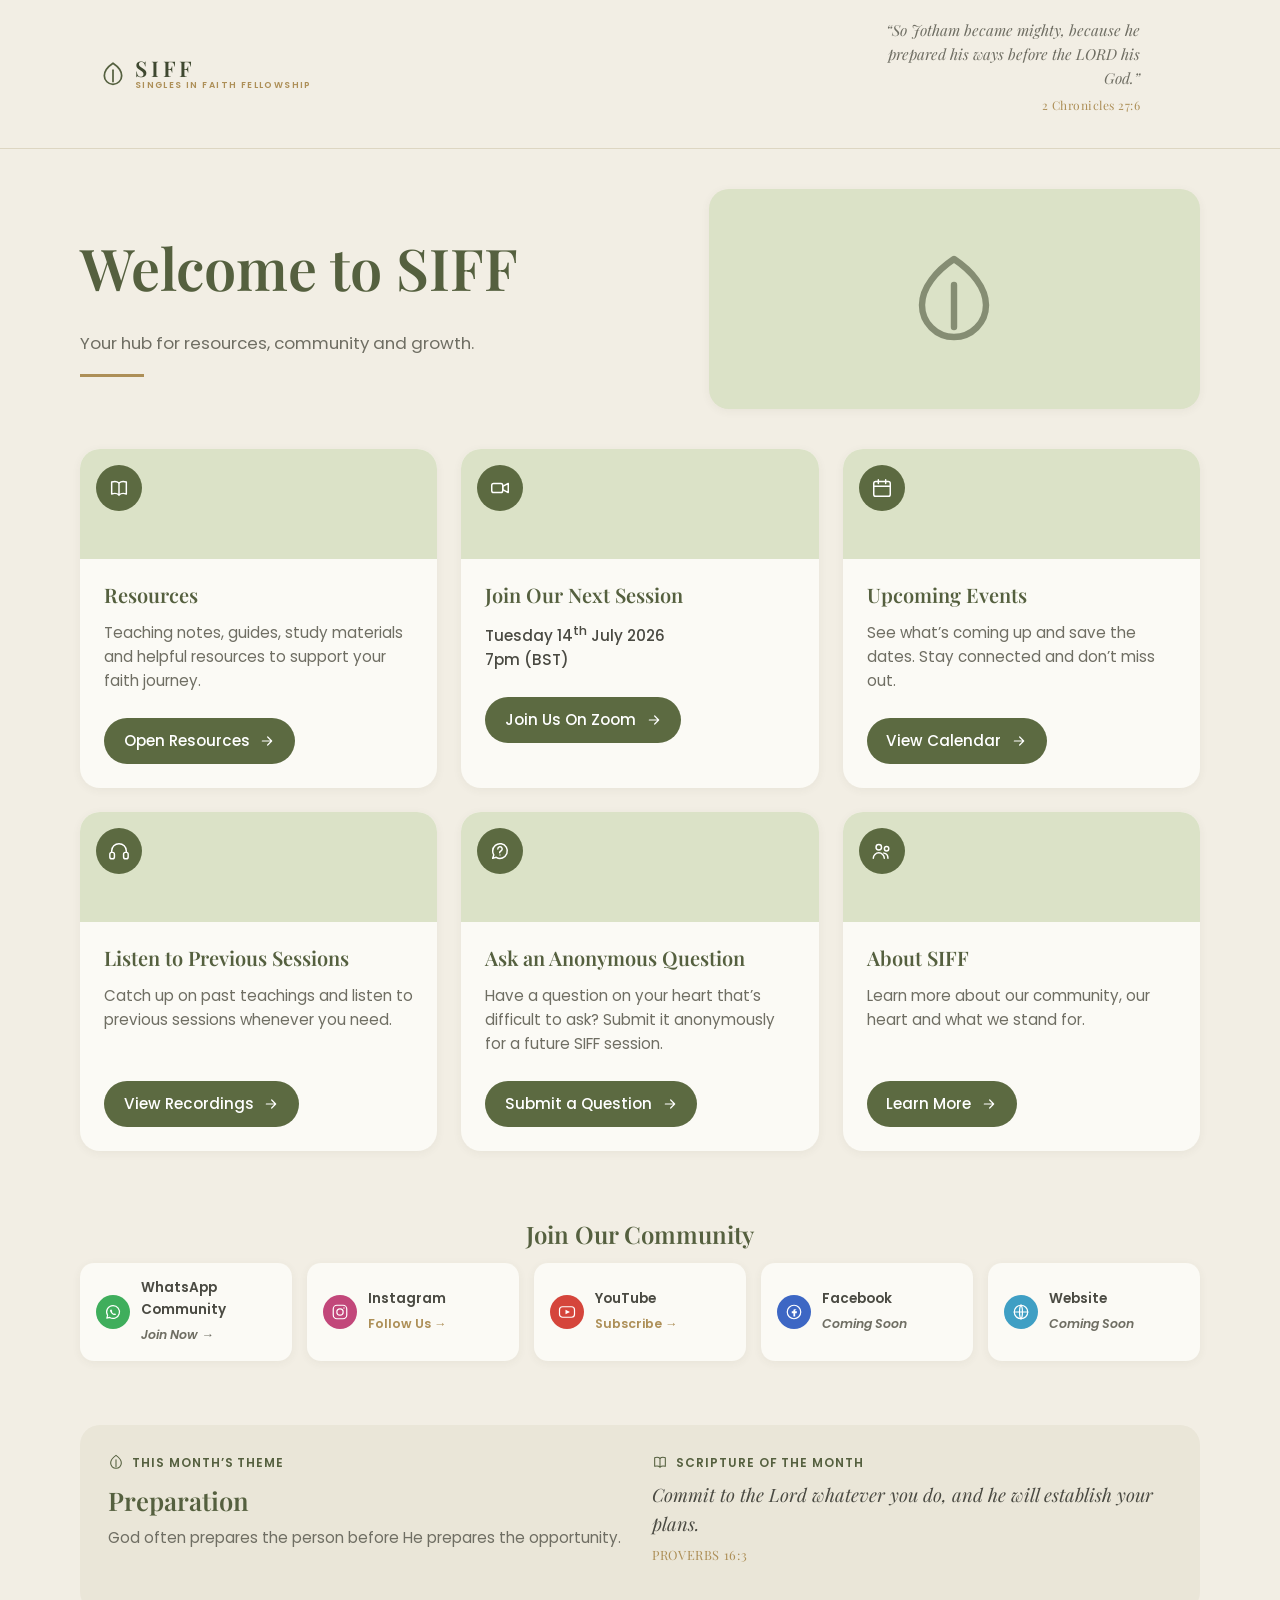
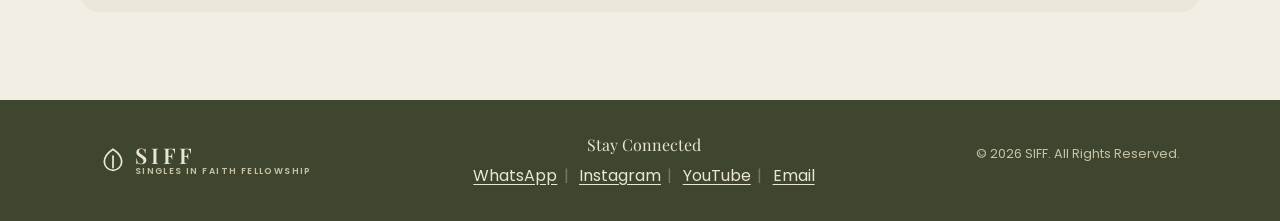
==== public/index.html @ 33b707ef "Move site files into public/ so .git can never be served publicly .assetsignore alone didn't stop Cl" ====
<!DOCTYPE html>
<html lang="en">
<head>
<meta charset="UTF-8">
<meta name="viewport" content="width=device-width, initial-scale=1.0">
<title>SIFF | Singles in Faith Fellowship — Digital Hub</title>
<meta name="description" content="Welcome to SIFF — your hub for resources, community and growth. Biblical teaching, authentic community and intentional formation for singles.">
<link rel="icon" href="assets/img/favicon.svg" type="image/svg+xml">
<link rel="preconnect" href="https://fonts.googleapis.com">
<link rel="preconnect" href="https://fonts.gstatic.com" crossorigin>
<link href="https://fonts.googleapis.com/css2?family=Playfair+Display:wght@600;700&family=Poppins:wght@400;500;600&display=swap" rel="stylesheet">
<link rel="stylesheet" href="css/styles.css">
</head>
<body>
<a class="skip-link" href="#main">Skip to main content</a>

<svg class="visually-hidden" aria-hidden="true" focusable="false">
  <defs>
    <symbol id="icon-leaf" viewBox="0 0 24 24" fill="none" stroke="currentColor" stroke-width="1.6" stroke-linecap="round" stroke-linejoin="round">
      <path d="M12 2c-4.5 3-8 7.2-8 11.5A8 8 0 0 0 12 21.5a8 8 0 0 0 8-8C20 9.2 16.5 5 12 2z"/>
      <path d="M12 8.5V19"/>
    </symbol>
    <symbol id="icon-book" viewBox="0 0 24 24" fill="none" stroke="currentColor" stroke-width="1.6" stroke-linecap="round" stroke-linejoin="round">
      <path d="M12 6.5c-2-1.7-5-2-8-1v13c3-1 6-.7 8 1 2-1.7 5-2 8-1v-13c-3-1-6-.7-8 1z"/>
      <path d="M12 6.5V19.5"/>
    </symbol>
    <symbol id="icon-video" viewBox="0 0 24 24" fill="none" stroke="currentColor" stroke-width="1.6" stroke-linecap="round" stroke-linejoin="round">
      <rect x="3" y="7" width="12" height="10" rx="2"/>
      <path d="M15 10.2l6-3.2v10l-6-3.2z"/>
    </symbol>
    <symbol id="icon-calendar" viewBox="0 0 24 24" fill="none" stroke="currentColor" stroke-width="1.6" stroke-linecap="round" stroke-linejoin="round">
      <rect x="3" y="5" width="18" height="16" rx="2"/>
      <path d="M3 10h18M8 3v4M16 3v4"/>
    </symbol>
    <symbol id="icon-headphones" viewBox="0 0 24 24" fill="none" stroke="currentColor" stroke-width="1.6" stroke-linecap="round" stroke-linejoin="round">
      <path d="M4 13.5v-1.5a8 8 0 0 1 16 0v1.5"/>
      <rect x="2" y="13.5" width="5" height="7" rx="2"/>
      <rect x="17" y="13.5" width="5" height="7" rx="2"/>
    </symbol>
    <symbol id="icon-question" viewBox="0 0 24 24" fill="none" stroke="currentColor" stroke-width="1.6" stroke-linecap="round" stroke-linejoin="round">
      <path d="M4 12a8 8 0 1 1 3.9 6.9L4 20l1.2-3.7A7.9 7.9 0 0 1 4 12z"/>
      <path d="M9.6 9.8a2.4 2.4 0 1 1 3.4 2.2c-.8.4-1.4 1-1.4 2"/>
      <circle cx="12" cy="16.3" r="0.15" fill="currentColor"/>
    </symbol>
    <symbol id="icon-users" viewBox="0 0 24 24" fill="none" stroke="currentColor" stroke-width="1.6" stroke-linecap="round" stroke-linejoin="round">
      <circle cx="8.5" cy="8" r="3"/>
      <circle cx="17" cy="9.5" r="2.4"/>
      <path d="M2.5 20c0-3.3 2.7-6 6-6s6 2.7 6 6"/>
      <path d="M14 14.3c2.5.3 4.5 2.6 4.5 5.7"/>
    </symbol>
    <symbol id="icon-heart" viewBox="0 0 24 24" fill="none" stroke="currentColor" stroke-width="1.6" stroke-linecap="round" stroke-linejoin="round">
      <path d="M12 20.5s-7.8-4.5-7.8-10.4A4.4 4.4 0 0 1 12 7.3a4.4 4.4 0 0 1 7.8 2.8c0 5.9-7.8 10.4-7.8 10.4z"/>
    </symbol>
    <symbol id="icon-scroll" viewBox="0 0 24 24" fill="none" stroke="currentColor" stroke-width="1.6" stroke-linecap="round" stroke-linejoin="round">
      <path d="M6 4h11a2 2 0 0 1 2 2v11a2 2 0 0 1-2 2H8"/>
      <path d="M6 4a2 2 0 0 0-2 2v11a2 2 0 0 0 2 2"/>
      <path d="M9 8.5h7M9 12.5h7"/>
    </symbol>
    <symbol id="icon-sprout" viewBox="0 0 24 24" fill="none" stroke="currentColor" stroke-width="1.6" stroke-linecap="round" stroke-linejoin="round">
      <path d="M12 21v-8.5"/>
      <path d="M12 13c0-4-3-6-7-6 0 4 3 6 7 6z"/>
      <path d="M12 11c0-3 2.5-5 6-5 0 3-2.5 5-6 5z"/>
    </symbol>
    <symbol id="icon-notebook" viewBox="0 0 24 24" fill="none" stroke="currentColor" stroke-width="1.6" stroke-linecap="round" stroke-linejoin="round">
      <rect x="4" y="3" width="14" height="18" rx="2"/>
      <path d="M8 3v18"/>
      <path d="M15 9.5l3.5-3.5 2 2-3.5 3.5h-2z"/>
    </symbol>
    <symbol id="icon-ring" viewBox="0 0 24 24" fill="none" stroke="currentColor" stroke-width="1.6" stroke-linecap="round" stroke-linejoin="round">
      <circle cx="12" cy="15" r="6"/>
      <path d="M12 9L10 4h4l-2 5z"/>
    </symbol>
    <symbol id="icon-clock" viewBox="0 0 24 24" fill="none" stroke="currentColor" stroke-width="1.6" stroke-linecap="round" stroke-linejoin="round">
      <circle cx="12" cy="12" r="9"/>
      <path d="M12 7.5V12l3 2.5"/>
    </symbol>
    <symbol id="icon-arrow" viewBox="0 0 24 24" fill="none" stroke="currentColor" stroke-width="1.8" stroke-linecap="round" stroke-linejoin="round">
      <path d="M5 12h14M13 6l6 6-6 6"/>
    </symbol>
    <symbol id="icon-whatsapp" viewBox="0 0 24 24" fill="none" stroke="currentColor" stroke-width="1.6" stroke-linecap="round" stroke-linejoin="round">
      <path d="M12 3.5a8.5 8.5 0 0 0-7.2 13l-1 3.7 3.8-1a8.5 8.5 0 1 0 4.4-15.7z"/>
      <path d="M8.7 9.2c.2-.7 1.2-.7 1.5.1.2.5.4.9.7 1.2.3.3 0 .7-.2 1-.3.3-.3.5 0 .9.6.8 1.4 1.5 2.2 1.8.3.2.6.3.8 0 .3-.3.7-.4 1-.2.4.2.8.4 1.1.6.3.3.2.7-.1 1-1 .9-2.7.5-4.1-.4-1.4-.9-2.7-2.4-3.3-3.9-.3-.7-.4-1.4-.1-2.1z" fill="currentColor" stroke="none"/>
    </symbol>
    <symbol id="icon-instagram" viewBox="0 0 24 24" fill="none" stroke="currentColor" stroke-width="1.6" stroke-linecap="round" stroke-linejoin="round">
      <rect x="3" y="3" width="18" height="18" rx="5"/>
      <circle cx="12" cy="12" r="4.2"/>
      <circle cx="17.3" cy="6.7" r="0.9" fill="currentColor" stroke="none"/>
    </symbol>
    <symbol id="icon-youtube" viewBox="0 0 24 24" fill="none" stroke="currentColor" stroke-width="1.6" stroke-linecap="round" stroke-linejoin="round">
      <rect x="2" y="5" width="20" height="14" rx="4"/>
      <path d="M10 9l6 3-6 3z" fill="currentColor" stroke="none"/>
    </symbol>
    <symbol id="icon-facebook" viewBox="0 0 24 24" fill="none" stroke="currentColor" stroke-width="1.6" stroke-linecap="round" stroke-linejoin="round">
      <circle cx="12" cy="12" r="9"/>
      <path d="M13.8 8.3h-1.2c-.9 0-1.4.5-1.4 1.4v1.4H9v2.4h2.2V18h2.4v-4.5h2l.3-2.4h-2.3v-1.1c0-.4.2-.7.7-.7h1.4z" fill="currentColor" stroke="none"/>
    </symbol>
    <symbol id="icon-globe" viewBox="0 0 24 24" fill="none" stroke="currentColor" stroke-width="1.6" stroke-linecap="round" stroke-linejoin="round">
      <circle cx="12" cy="12" r="9"/>
      <path d="M3 12h18"/>
      <path d="M12 3c2.6 2.5 2.6 15.5 0 18"/>
      <path d="M12 3c-2.6 2.5-2.6 15.5 0 18"/>
    </symbol>
    <symbol id="icon-email" viewBox="0 0 24 24" fill="none" stroke="currentColor" stroke-width="1.6" stroke-linecap="round" stroke-linejoin="round">
      <rect x="3" y="5" width="18" height="14" rx="2"/>
      <path d="M3 6.5l9 6.5 9-6.5"/>
    </symbol>
  </defs>
</svg>

<header class="site-header">
  <div class="container site-header__inner">
    <a class="logo" href="index.html">
      <svg class="logo__icon" aria-hidden="true"><use href="#icon-leaf"></use></svg>
      <span class="logo__text">
        <span class="logo__word">SIFF</span>
        <span class="logo__tagline">Singles in Faith Fellowship</span>
      </span>
    </a>
    <blockquote class="page-hero__quote mt-0">
      &ldquo;So Jotham became mighty, because he prepared his ways before the LORD his God.&rdquo;
      <cite>2 Chronicles 27:6</cite>
    </blockquote>
  </div>
</header>

<main id="main">
  <section class="page-hero container">
    <div class="page-hero__grid">
      <div>
        <h1 class="page-title">Welcome to SIFF</h1>
        <p class="page-subtitle">Your hub for resources, community and growth.</p>
        <hr class="page-hero__rule">
      </div>
      <div class="page-hero__image icon-circle--soft" style="height:220px;display:flex;align-items:center;justify-content:center;" aria-hidden="true">
        <svg style="width:96px;height:96px;color:var(--color-heading-strong);opacity:0.55;"><use href="#icon-leaf"></use></svg>
      </div>
    </div>
  </section>

  <section class="container page-section" aria-label="Quick links">
    <div class="card-grid card-grid--3">

      <article class="card">
        <div class="card__media">
          <span class="icon-circle"><svg class="icon"><use href="#icon-book"></use></svg></span>
        </div>
        <div class="card__body">
          <h2 class="card__title">Resources</h2>
          <p class="card__text">Teaching notes, guides, study materials and helpful resources to support your faith journey.</p>
          <a class="btn" href="resources.html">Open Resources <svg aria-hidden="true"><use href="#icon-arrow"></use></svg></a>
        </div>
      </article>

      <article class="card">
        <div class="card__media">
          <span class="icon-circle"><svg class="icon"><use href="#icon-video"></use></svg></span>
        </div>
        <div class="card__body">
          <h2 class="card__title">Join Our Next Session</h2>
          <p class="card__meta">Tuesday 14<sup>th</sup> July 2026<br>7pm (BST)</p>
          <a class="btn" href="https://us02web.zoom.us/j/9525125530" data-link-key="zoom.url" target="_blank" rel="noopener">Join Us On Zoom <svg aria-hidden="true"><use href="#icon-arrow"></use></svg></a>
        </div>
      </article>

      <article class="card">
        <div class="card__media">
          <span class="icon-circle"><svg class="icon"><use href="#icon-calendar"></use></svg></span>
        </div>
        <div class="card__body">
          <h2 class="card__title">Upcoming Events</h2>
          <p class="card__text">See what&rsquo;s coming up and save the dates. Stay connected and don&rsquo;t miss out.</p>
          <a class="btn" href="https://calendar.google.com/calendar/embed?src=e8b8d9b47a7894091c52adb2f99761e34a2e1fa2e909e6a491b16f5364662237%40group.calendar.google.com&ctz=Europe%2FLondon" data-link-key="googleCalendar.url" target="_blank" rel="noopener">View Calendar <svg aria-hidden="true"><use href="#icon-arrow"></use></svg></a>
        </div>
      </article>

      <article class="card">
        <div class="card__media">
          <span class="icon-circle"><svg class="icon"><use href="#icon-headphones"></use></svg></span>
        </div>
        <div class="card__body">
          <h2 class="card__title">Listen to Previous Sessions</h2>
          <p class="card__text">Catch up on past teachings and listen to previous sessions whenever you need.</p>
          <a class="btn" href="teaching-library.html">View Recordings <svg aria-hidden="true"><use href="#icon-arrow"></use></svg></a>
        </div>
      </article>

      <article class="card">
        <div class="card__media">
          <span class="icon-circle"><svg class="icon"><use href="#icon-question"></use></svg></span>
        </div>
        <div class="card__body">
          <h2 class="card__title">Ask an Anonymous Question</h2>
          <p class="card__text">Have a question on your heart that&rsquo;s difficult to ask? Submit it anonymously for a future SIFF session.</p>
          <a class="btn" href="https://docs.google.com/forms/d/e/1FAIpQLScZGtVQFm3adnqiXSfC7oRMg7H0uXnAYRxy6zOSgpuTXxecrQ/viewform?usp=publish-editor" data-link-key="googleForm.url" target="_blank" rel="noopener">Submit a Question <svg aria-hidden="true"><use href="#icon-arrow"></use></svg></a>
        </div>
      </article>

      <article class="card">
        <div class="card__media">
          <span class="icon-circle"><svg class="icon"><use href="#icon-users"></use></svg></span>
        </div>
        <div class="card__body">
          <h2 class="card__title">About SIFF</h2>
          <p class="card__text">Learn more about our community, our heart and what we stand for.</p>
          <a class="btn" href="about.html">Learn More <svg aria-hidden="true"><use href="#icon-arrow"></use></svg></a>
        </div>
      </article>

    </div>
  </section>

  <section class="container page-section" aria-labelledby="community-heading">
    <h2 id="community-heading" class="text-center">Join Our Community</h2>
    <div class="community-grid">

      <a class="community-item is-placeholder" href="#" data-link-key="social.whatsapp.url">
        <span class="community-item__icon" style="background:#3fae5c;"><svg><use href="#icon-whatsapp"></use></svg></span>
        <span>
          <span class="community-item__label" style="display:block;">WhatsApp Community</span>
          <span class="community-item__action is-placeholder">Join Now &rarr;</span>
        </span>
      </a>

      <a class="community-item" href="https://www.instagram.com/singlesinfaith?igsh=NndnbWF2YTF0YTZz" data-link-key="social.instagram.url" target="_blank" rel="noopener">
        <span class="community-item__icon" style="background:#c2477a;"><svg><use href="#icon-instagram"></use></svg></span>
        <span>
          <span class="community-item__label" style="display:block;">Instagram</span>
          <span class="community-item__action">Follow Us &rarr;</span>
        </span>
      </a>

      <a class="community-item" href="https://youtube.com/@realityofgraceministriesintl?si=YHp-6kyq6YE164eF" data-link-key="social.youtube.url" target="_blank" rel="noopener">
        <span class="community-item__icon" style="background:#d5453b;"><svg><use href="#icon-youtube"></use></svg></span>
        <span>
          <span class="community-item__label" style="display:block;">YouTube</span>
          <span class="community-item__action">Subscribe &rarr;</span>
        </span>
      </a>

      <a class="community-item is-placeholder" href="#" data-link-key="social.facebook.url">
        <span class="community-item__icon" style="background:#3d67c4;"><svg><use href="#icon-facebook"></use></svg></span>
        <span>
          <span class="community-item__label" style="display:block;">Facebook</span>
          <span class="community-item__action is-placeholder">Coming Soon</span>
        </span>
      </a>

      <a class="community-item is-placeholder" href="#" data-link-key="social.website.url">
        <span class="community-item__icon" style="background:#3f9fc4;"><svg><use href="#icon-globe"></use></svg></span>
        <span>
          <span class="community-item__label" style="display:block;">Website</span>
          <span class="community-item__action is-placeholder">Coming Soon</span>
        </span>
      </a>

    </div>
  </section>

  <section class="container page-section">
    <div class="highlight-grid">
      <div>
        <p class="highlight-eyebrow"><svg><use href="#icon-leaf"></use></svg> This Month&rsquo;s Theme</p>
        <h2 class="highlight-title">Preparation</h2>
        <p class="card__text mt-0">God often prepares the person before He prepares the opportunity.</p>
      </div>
      <div>
        <p class="highlight-eyebrow"><svg><use href="#icon-book"></use></svg> Scripture of the Month</p>
        <p class="highlight-quote">Commit to the Lord whatever you do, and he will establish your plans.<cite>PROVERBS 16:3</cite></p>
      </div>
    </div>
  </section>
</main>

<footer class="site-footer">
  <div class="container site-footer__inner">
    <a class="logo" href="index.html">
      <svg class="logo__icon" aria-hidden="true"><use href="#icon-leaf"></use></svg>
      <span class="logo__text">
        <span class="logo__word">SIFF</span>
        <span class="logo__tagline">Singles in Faith Fellowship</span>
      </span>
    </a>
    <div class="site-footer__middle">
      <p class="site-footer__heading">Stay Connected</p>
      <nav class="site-footer__social" aria-label="Social media">
        <a href="#" data-link-key="social.whatsapp.url">WhatsApp</a><span>|</span>
        <a href="https://www.instagram.com/singlesinfaith?igsh=NndnbWF2YTF0YTZz" data-link-key="social.instagram.url" target="_blank" rel="noopener">Instagram</a><span>|</span>
        <a href="https://youtube.com/@realityofgraceministriesintl?si=YHp-6kyq6YE164eF" data-link-key="social.youtube.url" target="_blank" rel="noopener">YouTube</a><span>|</span>
        <a href="mailto:thergmichurch@gmail.com" data-link-key="social.email.url">Email</a>
      </nav>
    </div>
    <p class="site-footer__copy">&copy; <span id="copyYear">2026</span> SIFF. All Rights Reserved.</p>
  </div>
</footer>

<script src="js/main.js"></script>
</body>
</html>
---- public/css/styles.css ----
/* ==========================================================================
   SIFF Digital Hub — Shared Stylesheet
   Design tokens are CSS custom properties below — change colours/fonts here
   and they update across every page.
   ========================================================================== */

:root {
  /* Colours (matched from the SIFF Canva Digital Hub + approved PDFs) */
  --color-bg: #f2eee4;
  --color-card-bg: #fbfaf5;
  --color-card-bg-alt: #eae6d8;
  --color-heading: #55603f;
  --color-heading-strong: #3f4830;
  --color-body-text: #6f6e63;
  --color-body-text-dark: #4a4a42;
  --color-accent-gold: #ad8f57;
  --color-button-bg: #5c6a41;
  --color-button-bg-hover: #48542f;
  --color-icon-circle: #dbe2c7;
  --color-border: #ddd6c2;
  --color-footer-bg: #3e4630;
  --color-footer-text: #e9e6d9;
  --color-placeholder-bg: #e4e0d0;
  --color-placeholder-text: #6f6e63;
  --color-focus: #2f6f4f;

  /* Typography */
  --font-heading: "Playfair Display", Georgia, "Times New Roman", serif;
  --font-body: "Poppins", -apple-system, BlinkMacSystemFont, "Segoe UI", sans-serif;

  /* Layout */
  --container-width: 1120px;
  --radius-md: 14px;
  --radius-lg: 20px;
  --radius-pill: 999px;
  --shadow-card: 0 2px 10px rgba(63, 72, 48, 0.06);
}

/* ---------- Reset ---------- */
*, *::before, *::after { box-sizing: border-box; }
html { scroll-behavior: smooth; }
body {
  margin: 0;
  background: var(--color-bg);
  color: var(--color-body-text-dark);
  font-family: var(--font-body);
  line-height: 1.6;
  -webkit-font-smoothing: antialiased;
  overflow-x: hidden;
}
img { max-width: 100%; display: block; }
a { color: inherit; text-decoration: none; }
h1, h2, h3, h4 { font-family: var(--font-heading); color: var(--color-heading); margin: 0 0 0.4em; font-weight: 600; }
p { margin: 0 0 1em; }
ul { margin: 0; padding: 0; }
button { font-family: inherit; }

.visually-hidden {
  position: absolute;
  width: 1px; height: 1px;
  padding: 0; margin: -1px;
  overflow: hidden;
  clip: rect(0,0,0,0);
  white-space: nowrap; border: 0;
}

/* Skip link for keyboard/screen-reader users */
.skip-link {
  position: absolute;
  left: 1rem; top: -3rem;
  background: var(--color-button-bg);
  color: #fff;
  padding: 0.6em 1em;
  border-radius: var(--radius-md);
  z-index: 1000;
  transition: top 0.2s ease;
}
.skip-link:focus { top: 1rem; }

a:focus-visible, button:focus-visible {
  outline: 3px solid var(--color-focus);
  outline-offset: 2px;
}

.container {
  width: 100%;
  max-width: var(--container-width);
  margin: 0 auto;
  padding: 0 1.25rem;
}

/* ---------- Site Header ---------- */
.site-header {
  border-bottom: 1px solid var(--color-border);
  background: var(--color-bg);
}
.site-header__inner {
  display: flex;
  align-items: center;
  justify-content: space-between;
  flex-wrap: wrap;
  gap: 0.5rem;
  padding: 1.1rem 1.25rem;
}
.logo {
  display: inline-flex;
  align-items: center;
  gap: 0.55rem;
}
.logo__icon { width: 26px; height: 26px; color: var(--color-heading); flex-shrink: 0; }
.logo__text { display: flex; flex-direction: column; line-height: 1.1; }
.logo__word {
  font-family: var(--font-heading);
  font-size: 1.35rem;
  letter-spacing: 0.18em;
  color: var(--color-heading-strong);
  font-weight: 600;
}
.logo__tagline {
  font-size: 0.55rem;
  letter-spacing: 0.16em;
  text-transform: uppercase;
  color: var(--color-accent-gold);
  font-weight: 600;
}
.site-header__page-label {
  font-family: var(--font-heading);
  color: var(--color-heading);
  font-size: 1rem;
}

/* ---------- Back to home link ---------- */
.back-home {
  display: inline-flex;
  align-items: center;
  gap: 0.4rem;
  font-size: 0.9rem;
  font-weight: 600;
  color: var(--color-heading);
  margin: 1.1rem 0 0;
}
.back-home:hover { color: var(--color-button-bg-hover); text-decoration: underline; text-underline-offset: 3px; }

/* ---------- Hero / page title ---------- */
.page-hero { padding: 2.5rem 0 1.5rem; }
.page-hero__grid {
  display: grid;
  gap: 1.75rem;
  align-items: center;
}
@media (min-width: 800px) {
  .page-hero__grid { grid-template-columns: 1.1fr 0.9fr; }
}
.page-hero__quote {
  font-family: var(--font-heading);
  font-style: italic;
  color: var(--color-body-text);
  text-align: right;
  font-size: 0.95rem;
  max-width: 32ch;
  margin-left: auto;
}
.page-hero__quote cite {
  display: block;
  font-style: normal;
  font-size: 0.75rem;
  letter-spacing: 0.04em;
  color: var(--color-accent-gold);
  margin-top: 0.35rem;
}
.page-title {
  font-size: clamp(2.4rem, 6vw, 3.6rem);
  margin-bottom: 0.3em;
}
.page-subtitle {
  color: var(--color-body-text);
  font-size: 1.05rem;
  max-width: 46ch;
}
.page-hero__rule {
  width: 64px;
  height: 3px;
  background: var(--color-accent-gold);
  border: none;
  margin: 1rem 0 0;
}
.page-hero__image {
  border-radius: var(--radius-lg);
  overflow: hidden;
  box-shadow: var(--shadow-card);
}
.page-hero__image img { width: 100%; height: 100%; object-fit: cover; }

.section-divider {
  display: flex;
  align-items: center;
  gap: 1rem;
  color: var(--color-accent-gold);
  margin: 2rem 0;
}
.section-divider::before,
.section-divider::after {
  content: "";
  flex: 1;
  height: 1px;
  background: var(--color-border);
}
.section-divider svg { width: 18px; height: 18px; }

.section-intro {
  text-align: center;
  color: var(--color-body-text);
  max-width: 56ch;
  margin: 0 auto 2rem;
}

/* ---------- Cards ---------- */
.card-grid {
  display: grid;
  gap: 1.5rem;
  grid-template-columns: 1fr;
  margin-bottom: 2rem;
}
@media (min-width: 640px) {
  .card-grid--2 { grid-template-columns: repeat(2, 1fr); }
}
@media (min-width: 900px) {
  .card-grid--3 { grid-template-columns: repeat(3, 1fr); }
}

.card {
  background: var(--color-card-bg);
  border-radius: var(--radius-lg);
  box-shadow: var(--shadow-card);
  overflow: hidden;
  display: flex;
  flex-direction: column;
}
.card__media {
  height: 110px;
  background: var(--color-icon-circle);
  position: relative;
  display: flex;
  align-items: flex-start;
  justify-content: space-between;
  padding: 1rem;
}
.card__media img {
  position: absolute;
  inset: 0;
  width: 100%;
  height: 100%;
  object-fit: cover;
}
.icon-circle {
  width: 46px;
  height: 46px;
  border-radius: 50%;
  background: var(--color-button-bg);
  color: #fff;
  display: flex;
  align-items: center;
  justify-content: center;
  flex-shrink: 0;
  z-index: 1;
}
.icon-circle svg { width: 22px; height: 22px; }
.icon-circle--soft {
  background: var(--color-icon-circle);
  color: var(--color-heading-strong);
}
.card__body {
  padding: 1.25rem 1.5rem 1.5rem;
  display: flex;
  flex-direction: column;
  gap: 0.6rem;
  flex: 1;
}
.card__title { font-size: 1.25rem; margin-bottom: 0; }
.card__text { color: var(--color-body-text); font-size: 0.95rem; flex: 1; }
.card__meta { color: var(--color-body-text-dark); font-size: 0.95rem; font-weight: 500; }

/* Card without media strip (used on Resources hub + About formation list) */
.card--plain .card__body { padding: 1.75rem; }

/* ---------- Buttons ---------- */
.btn {
  display: inline-flex;
  align-items: center;
  gap: 0.6rem;
  background: var(--color-button-bg);
  color: #fff;
  border: none;
  border-radius: var(--radius-pill);
  padding: 0.7em 1.3em;
  font-size: 0.95rem;
  font-weight: 500;
  cursor: pointer;
  width: fit-content;
  transition: background-color 0.15s ease, transform 0.1s ease;
}
.btn:hover { background: var(--color-button-bg-hover); }
.btn:active { transform: translateY(1px); }
.btn svg { width: 16px; height: 16px; }

.btn--badge {
  background: var(--color-placeholder-bg);
  color: var(--color-placeholder-text);
  cursor: default;
  font-weight: 500;
}
.btn--badge:hover { background: var(--color-placeholder-bg); }
.btn--badge svg { width: 15px; height: 15px; }

.btn.is-placeholder {
  outline: 2px dashed var(--color-accent-gold);
  outline-offset: 2px;
}

/* ---------- Icon list rows (About page formation areas) ---------- */
.icon-row-list { display: flex; flex-direction: column; }
.icon-row {
  display: flex;
  gap: 1.25rem;
  padding: 1.5rem 0;
  border-bottom: 1px solid var(--color-border);
}
.icon-row:last-child { border-bottom: none; }
.icon-row__icon { flex-shrink: 0; }
.icon-row__title { font-size: 1.25rem; margin-bottom: 0.3rem; }
.icon-row__text { color: var(--color-body-text); margin: 0; }

/* ---------- Community strip (Home page) ---------- */
.community-grid {
  display: grid;
  gap: 0.9rem;
  grid-template-columns: repeat(2, 1fr);
  margin-bottom: 2rem;
}
@media (min-width: 700px) {
  .community-grid { grid-template-columns: repeat(5, 1fr); }
}
.community-item {
  background: var(--color-card-bg);
  border-radius: var(--radius-md);
  box-shadow: var(--shadow-card);
  padding: 0.9rem 1rem;
  display: flex;
  align-items: center;
  gap: 0.7rem;
}
.community-item__icon {
  width: 34px; height: 34px;
  border-radius: 50%;
  display: flex; align-items: center; justify-content: center;
  color: #fff;
  flex-shrink: 0;
}
.community-item__icon svg { width: 18px; height: 18px; }
.community-item__label { font-weight: 600; font-size: 0.85rem; color: var(--color-body-text-dark); }
.community-item__action { font-size: 0.78rem; color: var(--color-accent-gold); font-weight: 600; }
.community-item__action.is-placeholder { color: var(--color-placeholder-text); font-style: italic; }

/* ---------- Theme / scripture strip ---------- */
.highlight-grid {
  display: grid;
  gap: 1.5rem;
  grid-template-columns: 1fr;
  background: var(--color-card-bg-alt);
  border-radius: var(--radius-lg);
  padding: 1.75rem;
  margin-bottom: 2.5rem;
}
@media (min-width: 700px) {
  .highlight-grid { grid-template-columns: 1fr 1fr; }
}
.highlight-eyebrow {
  display: flex; align-items: center; gap: 0.5rem;
  text-transform: uppercase; letter-spacing: 0.08em;
  font-size: 0.75rem; font-weight: 600; color: var(--color-heading);
  margin-bottom: 0.5rem;
}
.highlight-eyebrow svg { width: 16px; height: 16px; }
.highlight-title { font-size: 1.6rem; margin-bottom: 0.3rem; }
.highlight-quote { font-family: var(--font-heading); font-style: italic; font-size: 1.15rem; color: var(--color-body-text-dark); }
.highlight-quote cite { display: block; font-style: normal; font-size: 0.8rem; letter-spacing: 0.05em; color: var(--color-accent-gold); margin-top: 0.4rem; }

/* ---------- Table (Teaching Library) ---------- */
.table-wrap {
  background: var(--color-card-bg);
  border-radius: var(--radius-lg);
  box-shadow: var(--shadow-card);
  overflow-x: auto;
  margin-bottom: 2rem;
}
table.sessions {
  width: 100%;
  border-collapse: collapse;
  min-width: 560px;
}
table.sessions thead th {
  background: var(--color-card-bg-alt);
  text-align: left;
  font-size: 0.85rem;
  color: var(--color-body-text-dark);
  padding: 0.9rem 1.5rem;
  position: sticky; top: 0;
}
table.sessions tbody td {
  padding: 0.95rem 1.5rem;
  border-bottom: 1px solid var(--color-border);
  font-size: 0.95rem;
  vertical-align: middle;
}
table.sessions tbody tr:last-child td { border-bottom: none; }
table.sessions td.session-title { font-weight: 600; color: var(--color-body-text-dark); }
table.sessions td.session-date { color: var(--color-body-text); white-space: nowrap; }
.listen-link {
  display: inline-flex; align-items: center; gap: 0.4rem;
  color: var(--color-heading-strong);
  font-weight: 600;
  text-decoration: underline;
  text-underline-offset: 3px;
}
.listen-link svg { width: 15px; height: 15px; }

/* ---------- Footer callout box (Resources page) ---------- */
.callout {
  background: var(--color-icon-circle);
  border-radius: var(--radius-pill);
  padding: 1.1rem 2rem;
  text-align: center;
  font-weight: 500;
  color: var(--color-heading-strong);
  font-size: 0.95rem;
  margin: 0 auto 2.5rem;
  max-width: 760px;
}

/* ---------- Site Footer ---------- */
.site-footer {
  background: var(--color-footer-bg);
  color: var(--color-footer-text);
  padding: 2rem 0;
  margin-top: 2rem;
}
.site-footer .logo__word { color: var(--color-footer-text); }
.site-footer .logo__tagline { color: #c9c2a0; }
.site-footer .logo__icon { color: var(--color-footer-text); }
.site-footer__inner {
  display: flex;
  flex-direction: column;
  align-items: center;
  gap: 1rem;
  text-align: center;
}
@media (min-width: 800px) {
  .site-footer__inner { flex-direction: row; justify-content: space-between; text-align: left; }
}
.site-footer__middle { display: flex; flex-direction: column; gap: 0.35rem; align-items: center; }
@media (min-width: 800px) {
  .site-footer__middle { align-items: center; }
}
.site-footer__heading { font-family: var(--font-heading); font-size: 1rem; margin: 0; }
.site-footer__social a { text-decoration: underline; text-underline-offset: 3px; }
.site-footer__social span { color: #7c775e; margin: 0 0.4rem; }
.site-footer__copy { font-size: 0.8rem; color: #c9c2a0; }

/* Simple centered footer (Resources / Recommended Reading / About) */
.site-footer--simple .site-footer__inner {
  flex-direction: column;
  justify-content: center;
  gap: 0.6rem;
}
.site-footer--simple .logo { flex-direction: row; }

/* Light tagline footer (Teaching Library) */
.site-footer--tagline {
  background: var(--color-bg);
  color: var(--color-body-text-dark);
  border-top: 1px solid var(--color-border);
}
.site-footer--tagline .site-footer__inner {
  justify-content: space-between;
  flex-direction: column;
  gap: 0.5rem;
}
@media (min-width: 700px) {
  .site-footer--tagline .site-footer__inner { flex-direction: row; }
}
.site-footer--tagline .logo__word { color: var(--color-heading-strong); }
.site-footer--tagline .logo__tagline { color: var(--color-accent-gold); }
.site-footer--tagline .logo__icon { color: var(--color-heading-strong); }
.site-footer--tagline__tag { font-size: 0.85rem; color: var(--color-body-text); font-style: italic; }
.site-footer--tagline strong { color: var(--color-body-text-dark); }

/* Decorative corner leaves used on Resources / Recommended Reading / About pages */
.page-decor { position: relative; overflow: hidden; }
.corner-leaf {
  position: absolute;
  color: var(--color-heading);
  opacity: 0.18;
  pointer-events: none;
  z-index: 0;
}
.corner-leaf--tl { top: -30px; left: -40px; width: 160px; height: 160px; transform: rotate(-15deg); }
.corner-leaf--tr { top: -20px; right: -50px; width: 140px; height: 140px; transform: scaleX(-1) rotate(-10deg); }
.corner-leaf--br { bottom: -40px; right: -30px; width: 170px; height: 170px; }
.page-decor > .container { position: relative; z-index: 1; }

/* ---------- Utility ---------- */
.mt-0 { margin-top: 0; }
.text-center { text-align: center; }
main { display: block; }
.page-section { padding: 1rem 0; }
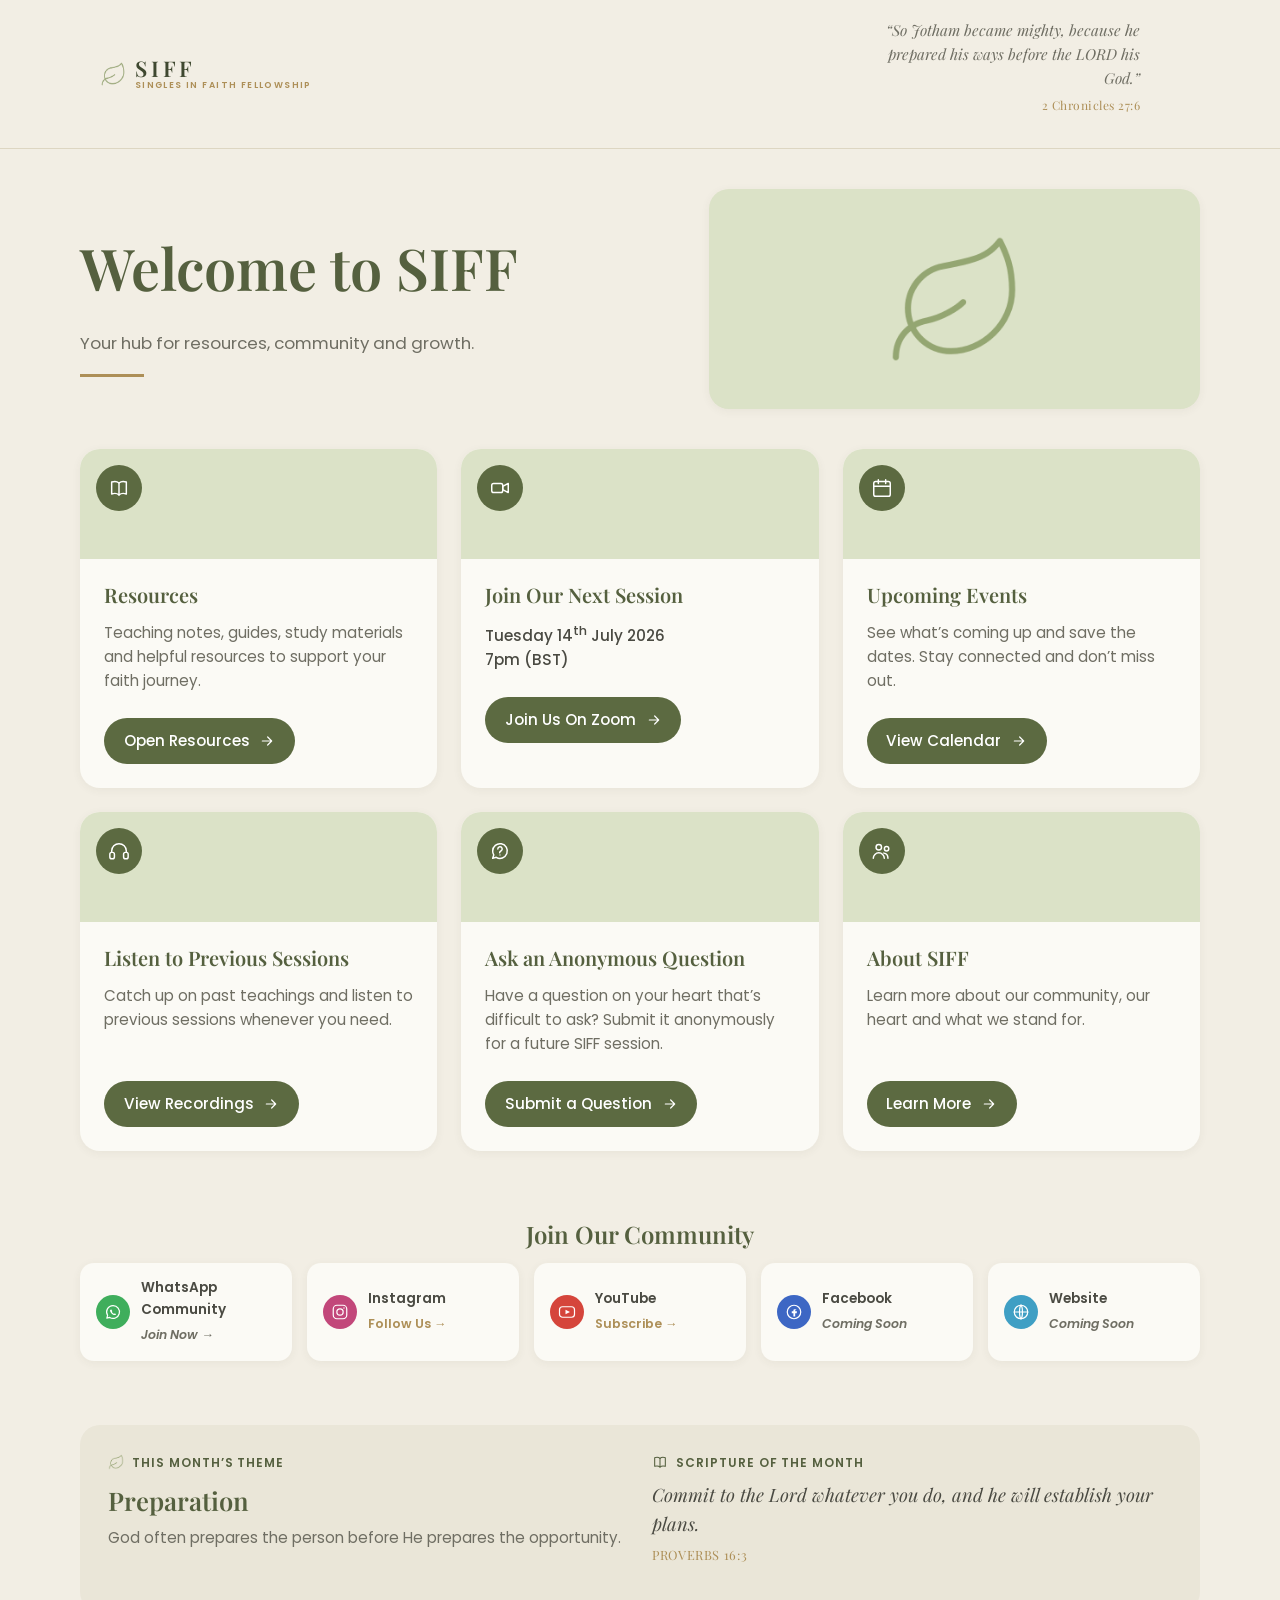
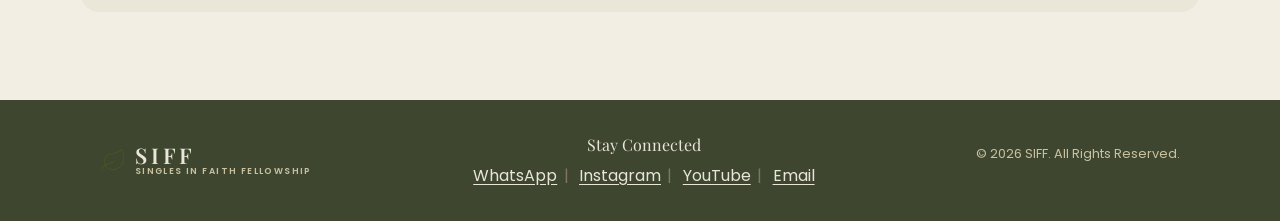
==== commit f4aa5c21: "Replace placeholder leaf icon with real leaf artwork Cropped the whitespace out of the uploaded leaf" ====
--- a/public/index.html
+++ b/public/index.html
@@ -16,10 +16,6 @@
 
 <svg class="visually-hidden" aria-hidden="true" focusable="false">
   <defs>
-    <symbol id="icon-leaf" viewBox="0 0 24 24" fill="none" stroke="currentColor" stroke-width="1.6" stroke-linecap="round" stroke-linejoin="round">
-      <path d="M12 2c-4.5 3-8 7.2-8 11.5A8 8 0 0 0 12 21.5a8 8 0 0 0 8-8C20 9.2 16.5 5 12 2z"/>
-      <path d="M12 8.5V19"/>
-    </symbol>
     <symbol id="icon-book" viewBox="0 0 24 24" fill="none" stroke="currentColor" stroke-width="1.6" stroke-linecap="round" stroke-linejoin="round">
       <path d="M12 6.5c-2-1.7-5-2-8-1v13c3-1 6-.7 8 1 2-1.7 5-2 8-1v-13c-3-1-6-.7-8 1z"/>
       <path d="M12 6.5V19.5"/>
@@ -110,7 +106,7 @@
 <header class="site-header">
   <div class="container site-header__inner">
     <a class="logo" href="index.html">
-      <svg class="logo__icon" aria-hidden="true"><use href="#icon-leaf"></use></svg>
+      <img class="logo__icon" src="assets/img/leaf.png" alt="" aria-hidden="true">
       <span class="logo__text">
         <span class="logo__word">SIFF</span>
         <span class="logo__tagline">Singles in Faith Fellowship</span>
@@ -132,7 +128,7 @@
         <hr class="page-hero__rule">
       </div>
       <div class="page-hero__image icon-circle--soft" style="height:220px;display:flex;align-items:center;justify-content:center;" aria-hidden="true">
-        <svg style="width:96px;height:96px;color:var(--color-heading-strong);opacity:0.55;"><use href="#icon-leaf"></use></svg>
+        <img src="assets/img/leaf.png" alt="" style="width:140px;height:140px;">
       </div>
     </div>
   </section>
@@ -259,7 +255,7 @@
   <section class="container page-section">
     <div class="highlight-grid">
       <div>
-        <p class="highlight-eyebrow"><svg><use href="#icon-leaf"></use></svg> This Month&rsquo;s Theme</p>
+        <p class="highlight-eyebrow"><img src="assets/img/leaf.png" alt=""> This Month&rsquo;s Theme</p>
         <h2 class="highlight-title">Preparation</h2>
         <p class="card__text mt-0">God often prepares the person before He prepares the opportunity.</p>
       </div>
@@ -274,7 +270,7 @@
 <footer class="site-footer">
   <div class="container site-footer__inner">
     <a class="logo" href="index.html">
-      <svg class="logo__icon" aria-hidden="true"><use href="#icon-leaf"></use></svg>
+      <img class="logo__icon" src="assets/img/leaf.png" alt="" aria-hidden="true">
       <span class="logo__text">
         <span class="logo__word">SIFF</span>
         <span class="logo__tagline">Singles in Faith Fellowship</span>
--- a/public/css/styles.css
+++ b/public/css/styles.css
@@ -205,7 +205,7 @@
   height: 1px;
   background: var(--color-border);
 }
-.section-divider svg { width: 18px; height: 18px; }
+.section-divider svg, .section-divider img { width: 18px; height: 18px; }
 
 .section-intro {
   text-align: center;
@@ -380,7 +380,7 @@
   font-size: 0.75rem; font-weight: 600; color: var(--color-heading);
   margin-bottom: 0.5rem;
 }
-.highlight-eyebrow svg { width: 16px; height: 16px; }
+.highlight-eyebrow svg, .highlight-eyebrow img { width: 16px; height: 16px; }
 .highlight-title { font-size: 1.6rem; margin-bottom: 0.3rem; }
 .highlight-quote { font-family: var(--font-heading); font-style: italic; font-size: 1.15rem; color: var(--color-body-text-dark); }
 .highlight-quote cite { display: block; font-style: normal; font-size: 0.8rem; letter-spacing: 0.05em; color: var(--color-accent-gold); margin-top: 0.4rem; }
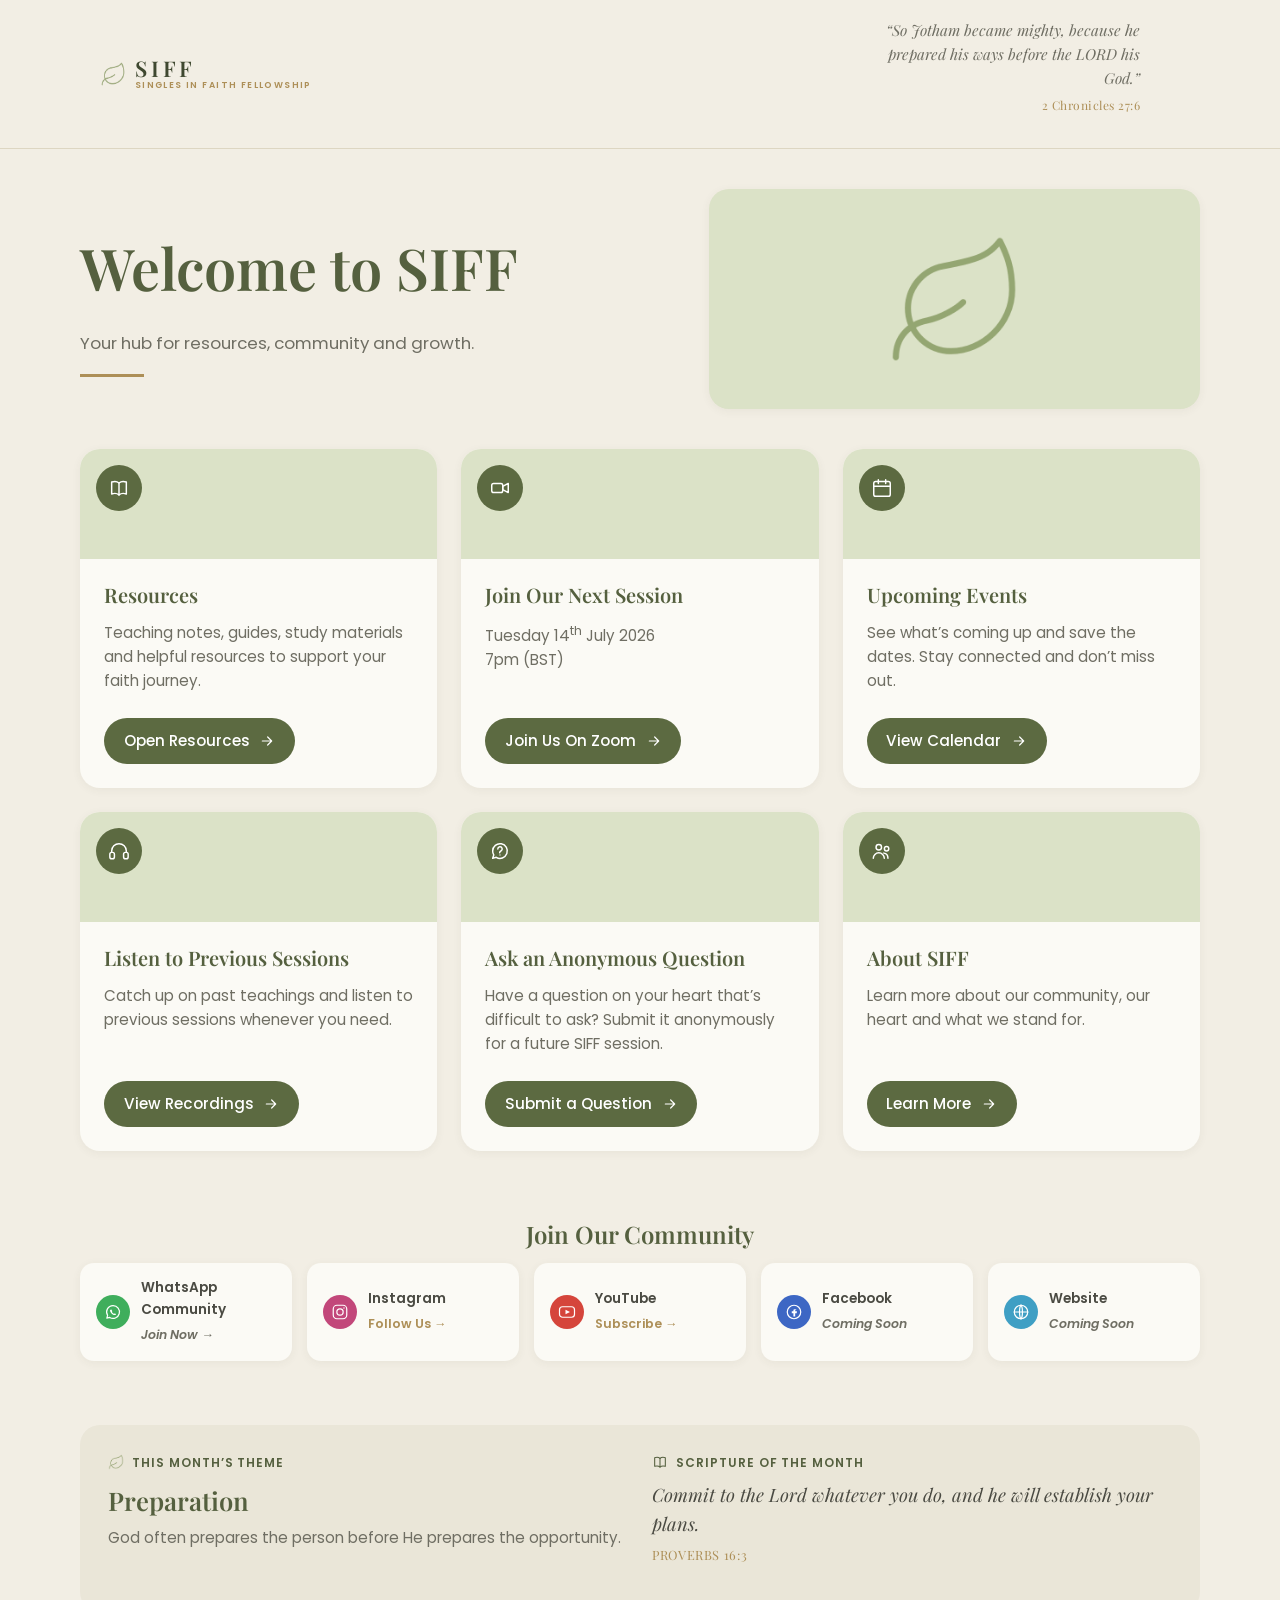
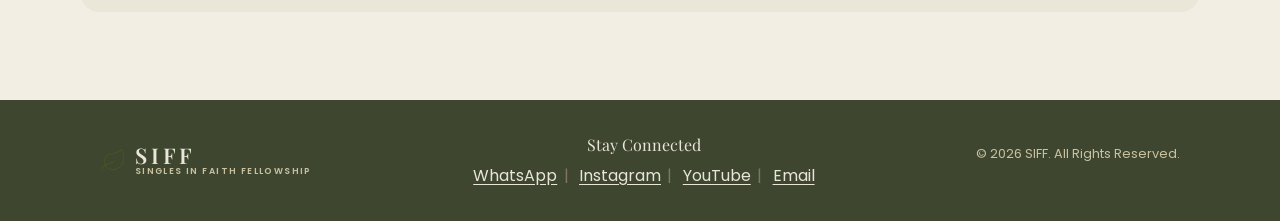
==== commit 04aa3a7c: "Fix misaligned Join Our Next Session card on the homepage It used a different paragraph style (card_" ====
--- a/public/index.html
+++ b/public/index.html
@@ -153,7 +153,7 @@
         </div>
         <div class="card__body">
           <h2 class="card__title">Join Our Next Session</h2>
-          <p class="card__meta">Tuesday 14<sup>th</sup> July 2026<br>7pm (BST)</p>
+          <p class="card__text">Tuesday 14<sup>th</sup> July 2026<br>7pm (BST)</p>
           <a class="btn" href="https://us02web.zoom.us/j/9525125530" data-link-key="zoom.url" target="_blank" rel="noopener">Join Us On Zoom <svg aria-hidden="true"><use href="#icon-arrow"></use></svg></a>
         </div>
       </article>
--- a/public/css/styles.css
+++ b/public/css/styles.css
@@ -278,7 +278,6 @@
 }
 .card__title { font-size: 1.25rem; margin-bottom: 0; }
 .card__text { color: var(--color-body-text); font-size: 0.95rem; flex: 1; }
-.card__meta { color: var(--color-body-text-dark); font-size: 0.95rem; font-weight: 500; }
 
 /* Card without media strip (used on Resources hub + About formation list) */
 .card--plain .card__body { padding: 1.75rem; }
@@ -423,6 +422,11 @@
   text-underline-offset: 3px;
 }
 .listen-link svg { width: 15px; height: 15px; }
+.listen-link.is-placeholder {
+  color: var(--color-placeholder-text);
+  text-decoration-style: dashed;
+  cursor: default;
+}
 
 /* ---------- Footer callout box (Resources page) ---------- */
 .callout {
